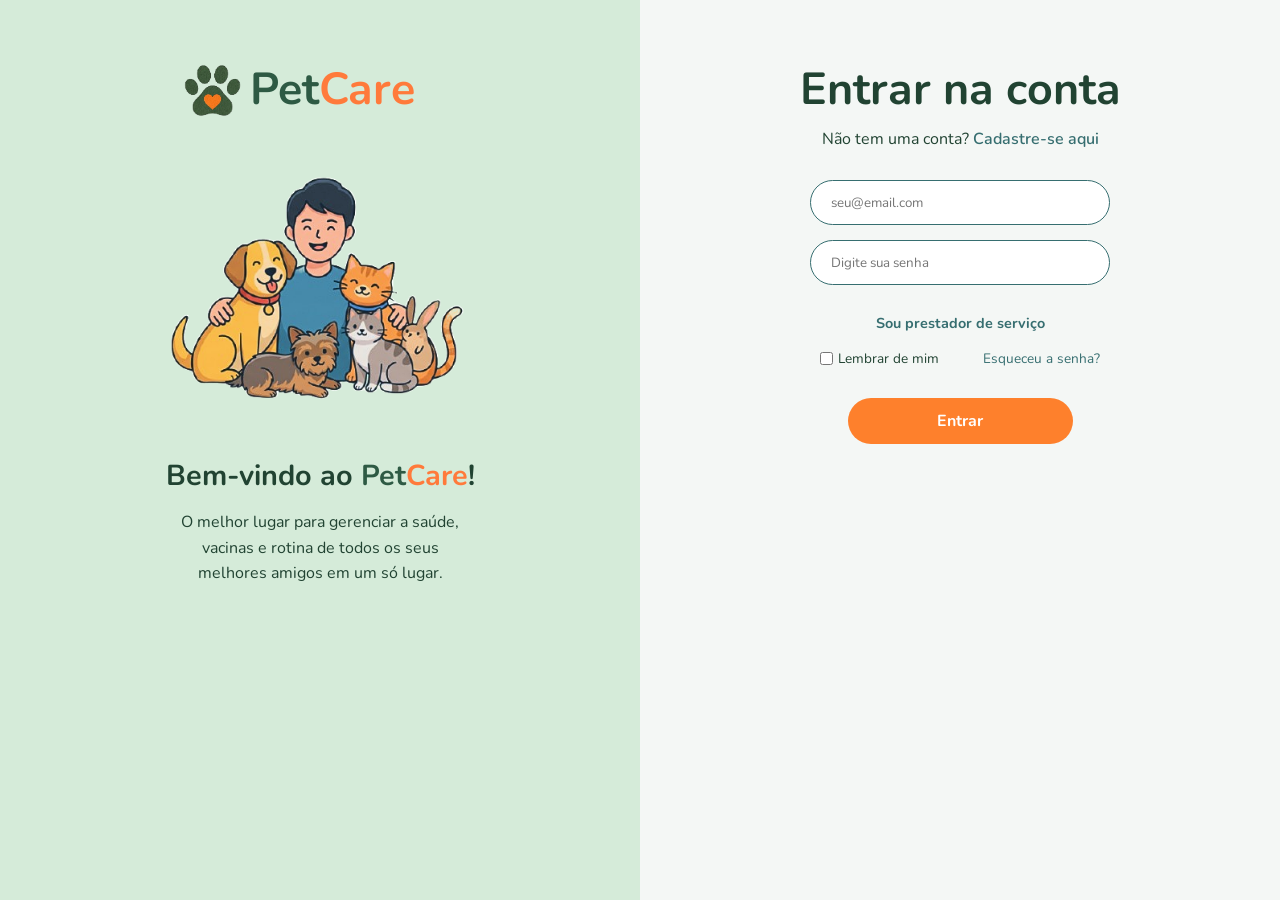
==== codigo/login/index.html @ caac8dab "Add files via upload" ====
<!DOCTYPE html>
<html lang="pt-br">
<head>
    <meta charset="UTF-8">
    <meta name="viewport" content="width=device-width, initial-scale=1.0">
    <title>Login - PetCare</title>

    <link rel="preconnect" href="https://fonts.googleapis.com">
    <link rel="preconnect" href="https://fonts.gstatic.com" crossorigin>
    <link href="https://fonts.googleapis.com/css2?family=Nunito:wght@400;600;700;800&display=swap" rel="stylesheet">

    <link rel="stylesheet" href="style.css">
</head>
<body>
    <!-- Lado Esquerdo (Idêntico ao Cadastro) -->    
    <div id="container-esquerdo">
        <header id="topo-esquerdo">
            <img src="../imgs/logoIMG/logo.png" alt="logo" id="img-logo">
            <h1><span class="cor-pet">Pet</span><span class="cor-care">Care</span></h1>
        </header>

        <div>
            <img src="../imgs/animaisIMG/animais.png" alt="animais" id="img-animais">
        </div> 

        <div>
            <h2>Bem-vindo ao <span class="cor-pet">Pet</span><span class="cor-care">Care</span>!</h2>
            <p>O melhor lugar para gerenciar a saúde, vacinas e rotina de todos os seus melhores amigos em um só lugar.</p>
        </div>
    </div>

    <!-- Lado Direito (Formulário de Login) -->    
    <div id="container-direito">
        <header id="topo-direito">
            <h1>Entrar na conta</h1>
            <p>Não tem uma conta? <a href="../cadastro/index.html" target="_self">Cadastre-se aqui</a></p>
        </header>

        <form id="formulario">
            <div class="form-group">
                <input type="email" id="email" name="email" placeholder="seu@email.com" required>
            </div>

            <div class="form-group">
                <input type="password" id="senha" name="senha" placeholder="Digite sua senha" required>
            </div>

            <p class="link-prestador"><a href="../servicos/login/index.html">Sou prestador de serviço</a></p>
            
            <!-- Opções extras padrão de tela de Login (Sem onclick) -->
            <div id="opcoes-login">
                <label for="lembrar">
                    <input type="checkbox" id="lembrar" name="lembrar"> Lembrar de mim
                </label>
                <a href="#" id="esqueceu-senha">Esqueceu a senha?</a>
            </div>

            <div id="container-botao">
                <button type="submit" id="entrar">Entrar</button>
            </div>
        </form>
    </div>

    <script src="script.js"></script>
</body>
</html>
---- codigo/login/style.css ----
:root{
    --corPet: #2E5A44;
    --corCare: #FF7A3B;
    --corVerdeEscuro: #214332;
    --corCadastro: #366E70;
}

*{
    padding: 0;
    margin: 0;
    box-sizing: border-box;
    font-family: 'Nunito', sans-serif;
}

body{
    display: flex; 
    min-height: 100vh;
    overflow-x: hidden;
}

/* Containers Principais */
#container-esquerdo , #container-direito{  
    flex: 1;                    
    display: flex;
    flex-direction: column;
    align-items: center;
    justify-content: flex-start;
    padding-top: 60px;
    min-height: 100vh;
}

#container-esquerdo{
    background-color: #D5EBD9; 
}

/* Logo e Topo Esquerdo */
#img-logo{
    width: auto;
    height: 125px;
    margin-right: -75px;
}

h1{
    font-size: 3.2rem;
}

.cor-pet{
    color: var(--corPet);
}

.cor-care{
    color: var(--corCare);
}

#topo-esquerdo{
    width: 100%;
    display: flex;          
    align-items: center;    
    justify-content: center;   
    margin-bottom: 15px;  
    height: 60px;  
}

#topo-esquerdo h1 {
    line-height: 1;
    margin: 0;
    padding: 0;
    font-size: 2.8rem;
    margin-right: 125px;
}

/* Imagem e Textos Esquerdos */
#img-animais{
    max-width: 100%;
    height: 300px;
    margin-bottom: 15px;       
}

#container-esquerdo h2{
    color: var(--corVerdeEscuro);
    font-size: 1.8rem;
    text-align: center;
    margin-bottom: 15px; 
}

#container-esquerdo p{
    color: var(--corVerdeEscuro);
    line-height: 1.6;          
    max-width: 280px;          
    margin: 0 auto;            
    text-align: center;
}

/* Container Direito (Login) */
#container-direito{  
    background-color: #F4F7F5; 
}

#topo-direito h1 {
    line-height: 1;
    text-align: center;
    padding: 0;
    margin: 0;
    height: 60px;
    color: var(--corVerdeEscuro);
    font-size: 2.8rem;
    align-items: center;
    justify-content: center;
    display: flex;
}

#topo-direito p{
    color: var(--corVerdeEscuro);
    text-align: center;
    margin-top: 8px;
    margin-bottom: 30px;   
}

#topo-direito a{
    color: var(--corCadastro);
    text-decoration: none;
    font-weight: 600;
}

#topo-direito a:hover {
    text-decoration: underline;
}

/* Formulário de Login */
#formulario{
    display: flex;
    text-align: center;
    justify-content: center;
    align-items: center;
    flex-direction: column;
    gap: 15px;
}

.form-group input{
    width: 300px;
    height: 45px;
    border-radius: 50px;
    border: 1px solid var(--corCadastro);
    padding: 10px 20px; 
    outline: none;
}

/* Linha de Lembrar / Esqueceu a senha */
#opcoes-login {
    width: 300px;
    display: flex;
    justify-content: space-between;
    align-items: center;
    font-size: 0.85rem;
    color: var(--corVerdeEscuro);
    padding: 0 10px;
}

#opcoes-login label {
    display: flex;
    align-items: center;
    gap: 5px;
    cursor: pointer;
}

#opcoes-login a {
    color: var(--corCadastro);
    text-decoration: none;
}

#opcoes-login a:hover {
    text-decoration: underline;
}

/* Botão Entrar */
#entrar{
    color: white;
    background-color: #FE802C;
    padding: 12px 30px;
    font-size: 16px;
    font-weight: bold;
    width: 225px;
    border-radius: 50px;
    border: none;
    cursor: pointer;
}

#container-botao {
    display: flex;
    justify-content: center; 
    width: 100%;            
    margin-top: 15px;     
}

#entrar:active {
    transform: translateY(1px); 
}

/*Prestador de Serviço */
.link-prestador {
    text-align: center;
    margin-top: 12px;
}

.link-prestador a {
    color: #366E70; 
    text-decoration: none;
    font-weight: 700;
    font-size: 0.9rem;
}

.link-prestador a:hover {
    opacity: 0.8;
}
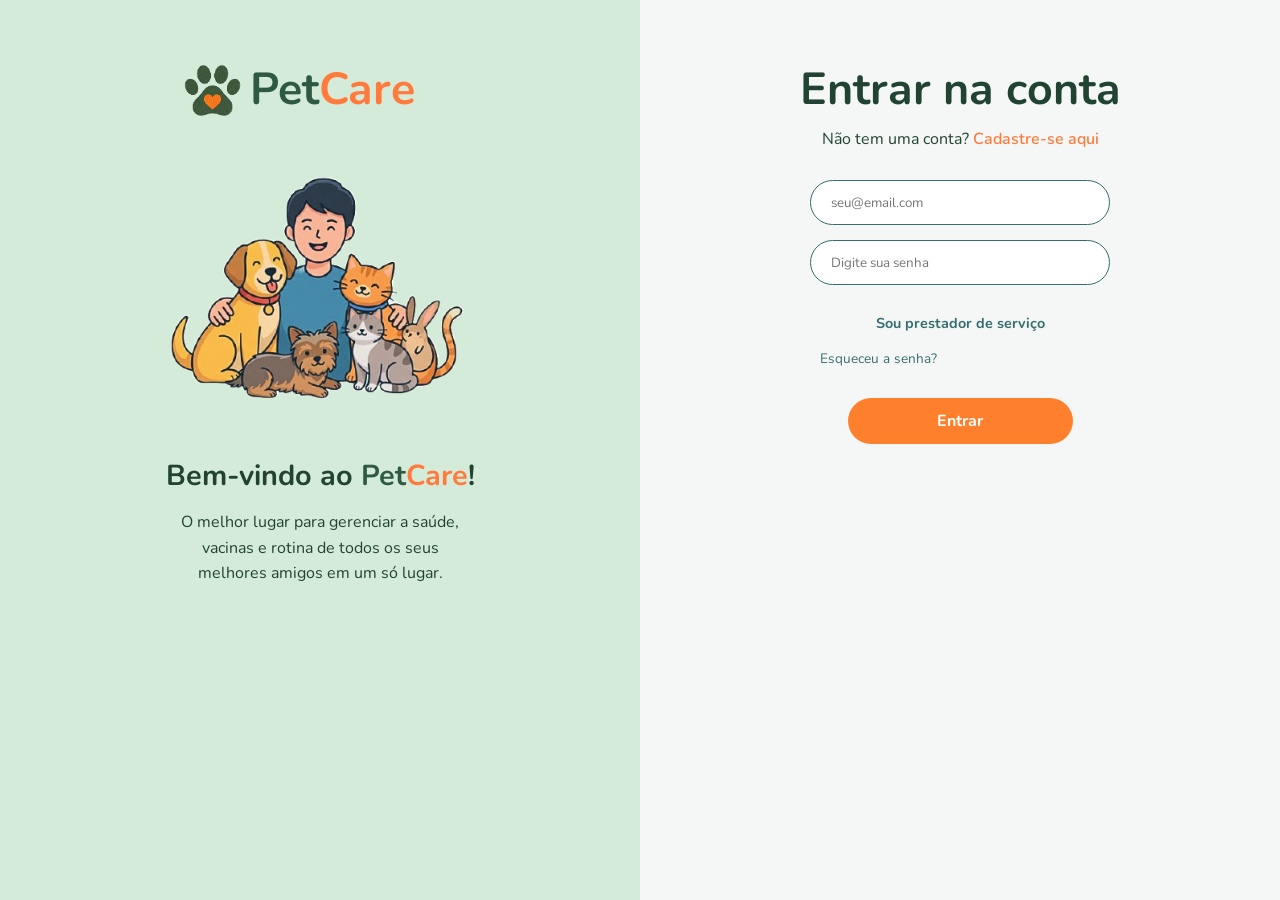
==== commit 28191272: "Update index.html" ====
--- a/codigo/login/index.html
+++ b/codigo/login/index.html
@@ -47,11 +47,7 @@
 
             <p class="link-prestador"><a href="../servicos/login/index.html">Sou prestador de serviço</a></p>
             
-            <!-- Opções extras padrão de tela de Login (Sem onclick) -->
             <div id="opcoes-login">
-                <label for="lembrar">
-                    <input type="checkbox" id="lembrar" name="lembrar"> Lembrar de mim
-                </label>
                 <a href="#" id="esqueceu-senha">Esqueceu a senha?</a>
             </div>
 
@@ -63,4 +59,4 @@
 
     <script src="script.js"></script>
 </body>
-</html>+</html>
--- a/codigo/login/style.css
+++ b/codigo/login/style.css
@@ -117,7 +117,7 @@
 }
 
 #topo-direito a{
-    color: var(--corCadastro);
+    color: var(--corCare);
     text-decoration: none;
     font-weight: 600;
 }
@@ -211,4 +211,4 @@
 
 .link-prestador a:hover {
     opacity: 0.8;
-}+}
